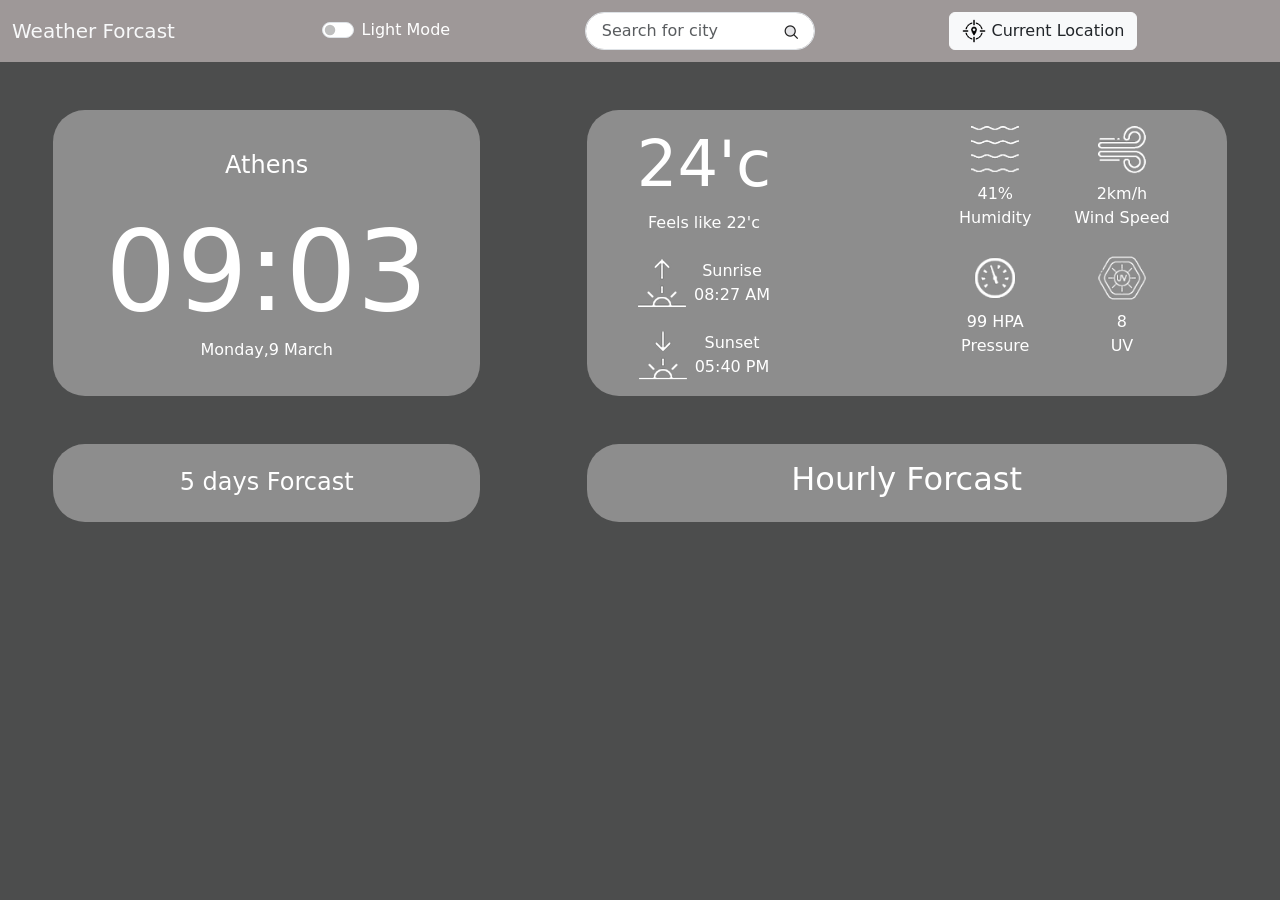
==== index.html @ 1adaa7c7 "first commit" ====
<!DOCTYPE html>
<html lang="en">
<head>
  <meta charset="UTF-8">
  <meta name="viewport" content="width=device-width, initial-scale=1.0">
  <title>Weather Forcast</title>
  <!-- bootStrap -->
  <link href="https://cdn.jsdelivr.net/npm/bootstrap@5.3.3/dist/css/bootstrap.min.css" rel="stylesheet">
  <!-- fontAwasome -->
  <link rel="stylesheet" href="https://cdnjs.cloudflare.com/ajax/libs/font-awesome/4.7.0/css/font-awesome.min.css">
  <link rel="stylesheet" href="style.css">
</head>
</head>
<body>
  
  <nav class="navbar navbar-expand-lg  ">
    <div class="container-fluid">
      <a class="navbar-brand text-light" href="#">Weather Forcast</a>

      <button class="navbar-toggler" type="button" data-bs-toggle="collapse" data-bs-target="#navbarTogglerDemo02" aria-controls="navbarTogglerDemo02" aria-expanded="false" aria-label="Toggle navigation">
        <span class="navbar-toggler-icon"></span>
      </button>

      <div class="collapse navbar-collapse " id="navbarTogglerDemo02">
        <ul class="navbar-nav me-auto mb-2 w-100 mb-lg-0 d-flex justify-content-evenly align-items-center">
          
          <li class="nav-item position-relative d-flex justify-content-center align-items-center">
            <div class="form-check form-switch">
              <input class="form-check-input checkin" data-val="one" type="checkbox" role="switch" id="flexSwitchCheckChecked">
              <label class="form-check-label mode" for="flexSwitchCheckChecked">Light Mode</label>
            </div>
          </li>

          <li class="nav-item position-relative d-flex justify-content-center align-items-center m-1">
            <!-- <i class="fa fa-fw fa-search active position-absolute start-0 ps-2 d-flex justify-content-center align-items-center"  aria-current="page" href="#"></i> -->
            <img class="position-absolute end-0 pe-3 d-flex justify-content-center align-items-center search cursor-pointer" src="image/search.png" alt="">
            <input class="form-control ps-3 rounded-pill city_name cursor-pointer"   placeholder="Search for city" aria-label="Search" >
          </li>
          
          <li class="nav-item position-relative location ">
            <button class="btn btn-light" type="submit" onclick="getLocation()"><img src="image/current location icon.png" alt="" style="height: 1.5rem;">
              <a href="#" class="text-dark">Current Location</a>
        </button>
          </li>
  
        </ul>
      </div>
    
    </div>
  </nav>

  <div class="row col-12 d-flex justify-content-center align-items-stretch mt-5"> 
  
  <div class="col-11 col-lg-4 d-flex left justify-content-center tab-1 me-auto  ms-auto flex-column pt-4">
        <h4 class="text-center city">Athens</h4>
        <h1 class="text-center mt-3 mb-0 time">09:03</h1>
        <p class="text-center day pb-3">Monday,9 March</p>
    </div>
      
    <div class="col-11 col-lg-6 d-flex justify-content-evenly tab-1 my-3 my-lg-0 me-auto ms-auto p-3">
      <div class="col-md-3 text-center">
        <h1 class="text-center temp" style="font-size: 4rem;">24'c</h1>
        <span class="feel_temp">Feels like 22'c</span>
        <div class="d-flex justify-content-center align-items-center mt-4">
          <p class="text-center"><img src="image/sunrise-white 1.png" alt=""> </p>
          <div class="ms-2">
            <p class="mb-0">Sunrise</p>
            <p class="rise">08:27 AM</p>
          </div>
        </div>
        <div class="d-flex justify-content-center align-items-center mt-4">
          <p class="text-center"><img src="image/sunset-white 1.png" alt=""> </p>
          <div class="ms-2">
            <p class="mb-0">Sunset</p>
            <p class="set">05:40 PM</p>
          </div>
        </div>
      </div>
      <div class="col-2">
       <div class="d-flex flex-column align-content-center justify-content-center weatherImg ">
          <!-- <img src="image/clear 1.svg" alt="">
          <span class="text-center">Sunny</span> -->
        </div>
      </div>

      <div class="col-5 weath">
        <div class="col-12 d-flex flex-wrap text-center justify-content-between">
          <div class="col-6">
            <img src="image/humidity 1.png" alt="">
            <p class="mt-2 humidity">41%</p>
            <p>Humidity</p>
          </div>
          <div class="col-6">
            <img src="image/wind 1.png" alt="">
            <p class="mt-2 wind">2km/h</p>
            <p>Wind Speed</p>
          </div>
        </div>
        
        <div class="col-12 d-flex flex-wrap text-center justify-content-between mt-4">
          <div class="col-6">
            <img src="image/pressure-white 1.png" alt="">
            <p class="mt-2 pressure">99 HPA</p>
            <p>Pressure</p>
          </div>
          <div class="col-6">
            <img src="image/uv-white 1.png" alt="">
            <p class="mt-2 uv">8</p>
            <p>UV</p>
          </div>
        </div>
      </div>

    </div>
  </div>

  <div class="row col-12 d-flex justify-content-center flex-column flex-md-row  align-items-stretch   mt-5 row2">

    <div class="col-11 col-lg-4 d-flex left  tab-1 me-auto ms-auto me-auto flex-column pt-4 p-2 ">
      <div>
        <h4 class="text-center city">5 days Forcast</h4>
      </div>
      <div class=" day5">
    
      </div>
  </div>

  <div class="col-11 col-lg-6 d-flex justify-content-evenly align-items-center flex-column tab-1 me-auto ms-auto p-3">
    <h2>Hourly Forcast</h2>
    <div class="col-12 d-flex align-items-start justify-content-evenly hour5">
      
    </div>
  </div>
    

    

  </div>
  </div>
  </div>
</body>
<script src="https://cdn.jsdelivr.net/npm/bootstrap@5.3.3/dist/js/bootstrap.bundle.min.js"></script>
<!-- <script src="scripts/index.js"></script> -->
 <script src="temp.js"></script>
 <script src="geolocation.js"></script>
</html>
---- style.css ----
body
{
  /* background: rgb(194,204,205); */
  /* background: rgb(76, 77, 77); */
  background-color: black;
  background: rgb(76, 77, 77);
  color: #fff;
}
.navbar
{
  background: rgb(76, 77, 77);
  background-color: rgb(158, 152, 152);
  
}
.tab-1
{
  background-color: rgb(141, 141, 141);
  border-radius: 2rem;
}
p
{
  margin: 0%;
}

.weath img
{
  width: 3rem;
  height: 3rem;
}

.time
{
  font-size: 7rem;
}

.row2 img
{
  width: 2.5rem;
  height: 2.5rem;
}

.row
{
  --bs-gutter-x: 0rem;
}

.location a{
  font-style: none;
  text-decoration: none;
  color: white;
}

.search
{
  cursor: pointer;
}
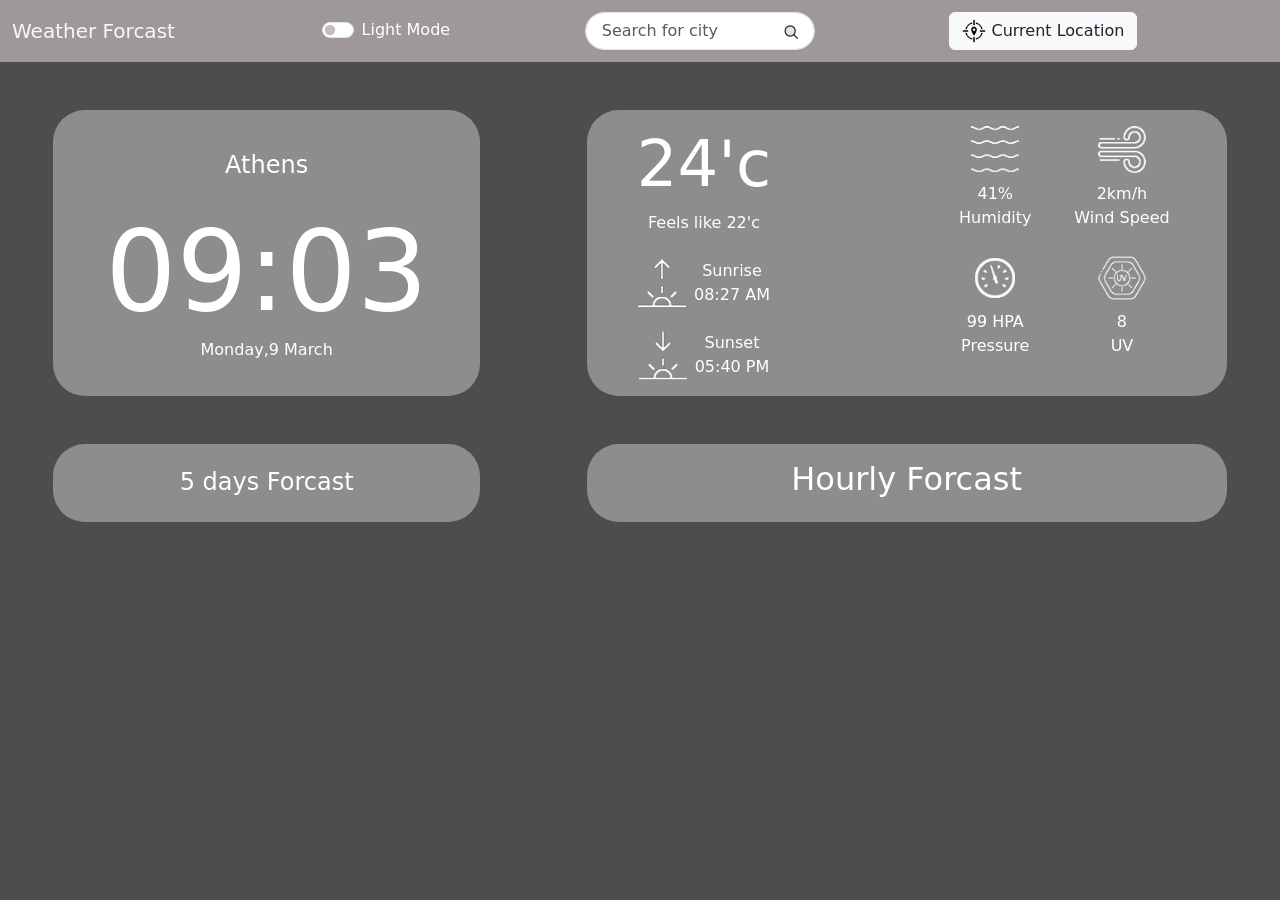
==== commit 29567ba1: "Geolocation" ====
--- a/index.html
+++ b/index.html
@@ -38,7 +38,7 @@
           </li>
           
           <li class="nav-item position-relative location ">
-            <button class="btn btn-light" type="submit" onclick="getLocation()"><img src="image/current location icon.png" alt="" style="height: 1.5rem;">
+            <button class="btn btn-light" type="submit" onclick="geo()"><img src="image/current location icon.png" alt="" style="height: 1.5rem;">
               <a href="#" class="text-dark">Current Location</a>
         </button>
           </li>
@@ -141,6 +141,7 @@
 </body>
 <script src="https://cdn.jsdelivr.net/npm/bootstrap@5.3.3/dist/js/bootstrap.bundle.min.js"></script>
 <!-- <script src="scripts/index.js"></script> -->
- <script src="temp.js"></script>
- <script src="geolocation.js"></script>
+ <script src="temppp2.js"></script>
+ <!-- <script src="temp.js"></script> -->
+ <!-- <script src="geolocation.js"></script> -->
 </html>
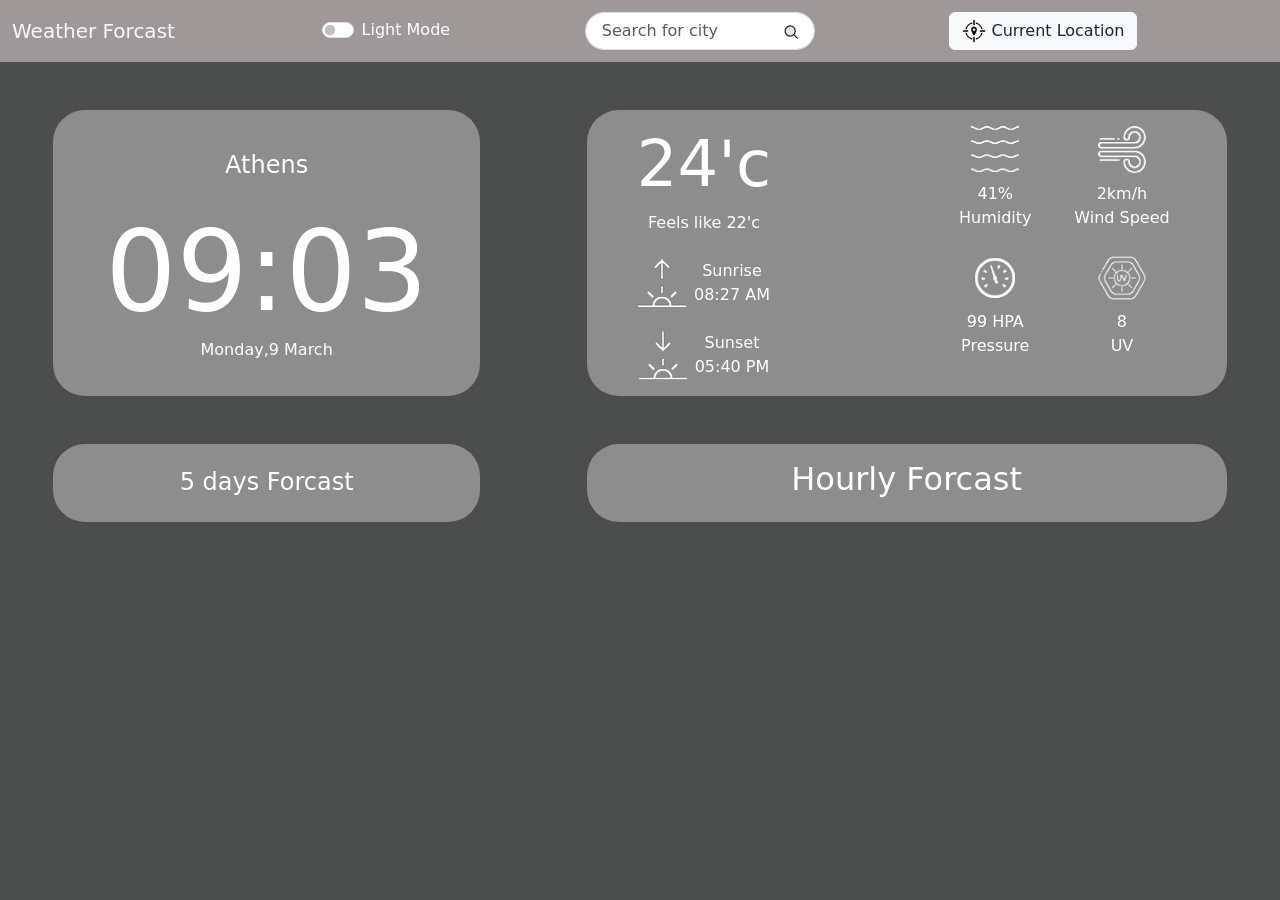
==== commit 29dffa09: "Final save" ====
--- a/index.html
+++ b/index.html
@@ -3,7 +3,7 @@
 <head>
   <meta charset="UTF-8">
   <meta name="viewport" content="width=device-width, initial-scale=1.0">
-  <title>Weather Forcast</title>
+  <title>Forcast</title>
   <!-- bootStrap -->
   <link href="https://cdn.jsdelivr.net/npm/bootstrap@5.3.3/dist/css/bootstrap.min.css" rel="stylesheet">
   <!-- fontAwasome -->
@@ -128,7 +128,6 @@
   <div class="col-11 col-lg-6 d-flex justify-content-evenly align-items-center flex-column tab-1 me-auto ms-auto p-3">
     <h2>Hourly Forcast</h2>
     <div class="col-12 d-flex align-items-start justify-content-evenly hour5">
-      
     </div>
   </div>
     
--- a/style.css
+++ b/style.css
@@ -53,4 +53,10 @@
 .search
 {
   cursor: pointer;
+}
+
+.tab2
+{
+  background-color: #e1d9a6;
+  color: black;
 }
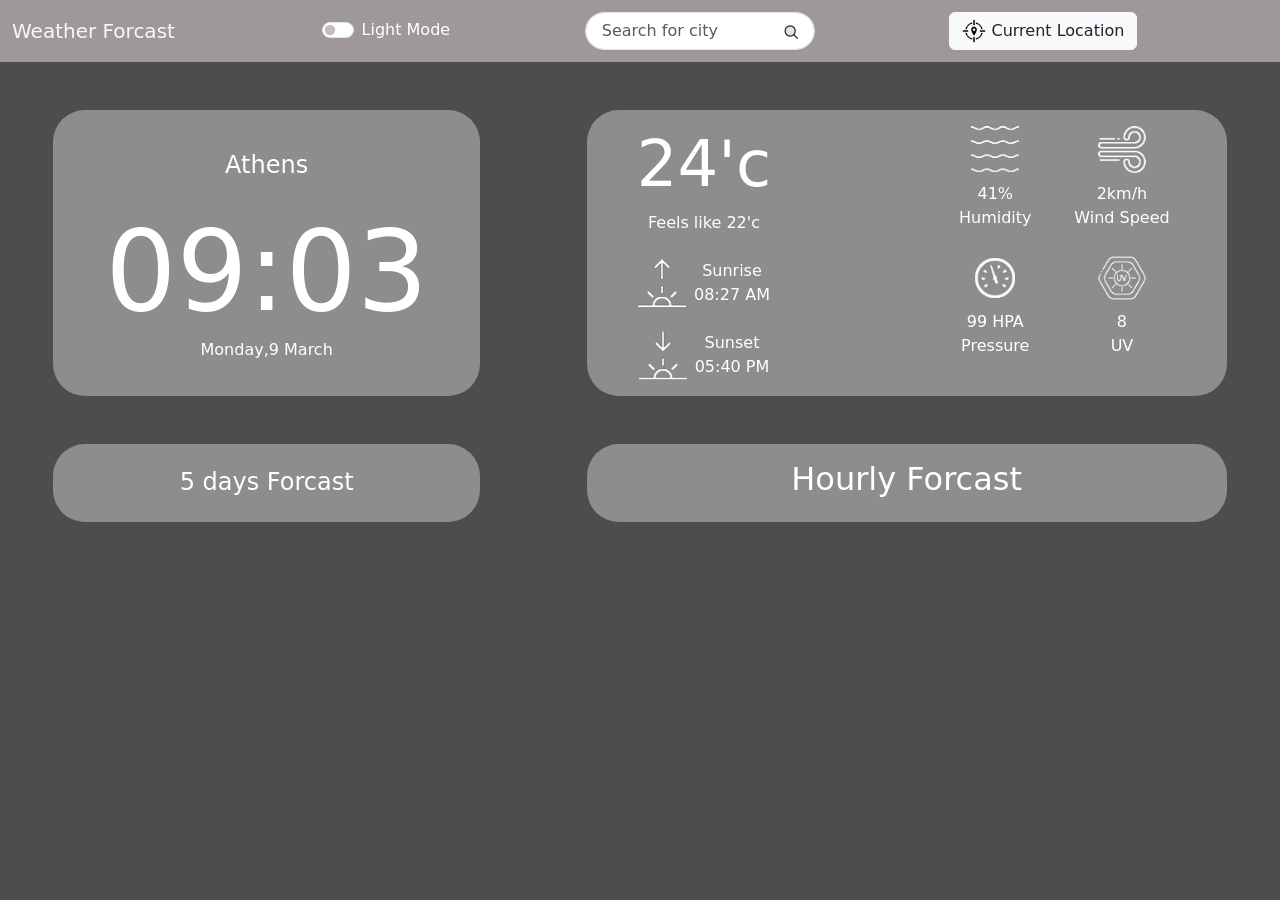
==== commit aff97d06: "Final Save" ====
--- a/index.html
+++ b/index.html
@@ -3,7 +3,7 @@
 <head>
   <meta charset="UTF-8">
   <meta name="viewport" content="width=device-width, initial-scale=1.0">
-  <title>Forcast</title>
+  <title>Weather Forcast</title>
   <!-- bootStrap -->
   <link href="https://cdn.jsdelivr.net/npm/bootstrap@5.3.3/dist/css/bootstrap.min.css" rel="stylesheet">
   <!-- fontAwasome -->
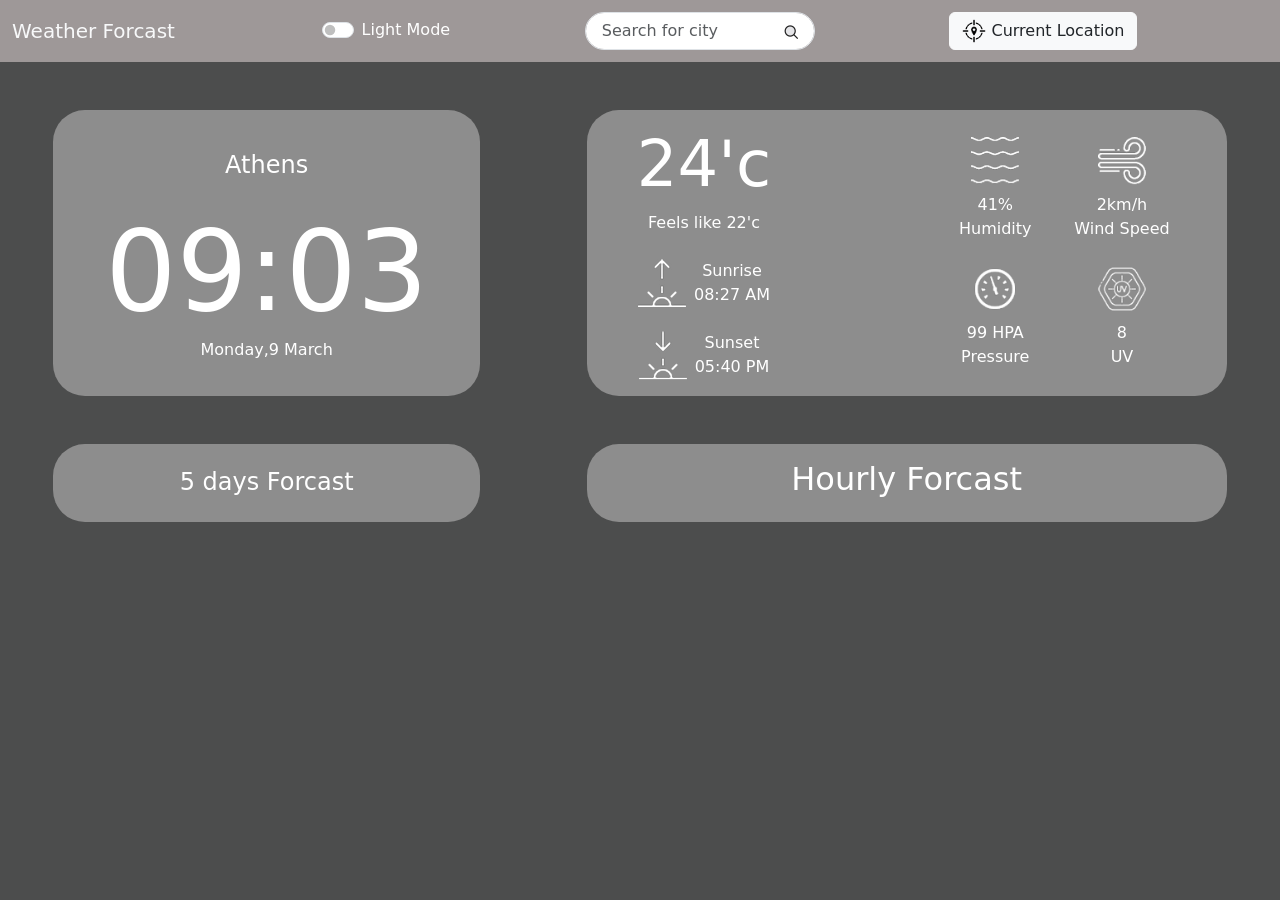
==== commit 89e76c7e: "Added media" ====
--- a/index.html
+++ b/index.html
@@ -57,7 +57,7 @@
         <p class="text-center day pb-3">Monday,9 March</p>
     </div>
       
-    <div class="col-11 col-lg-6 d-flex justify-content-evenly tab-1 my-3 my-lg-0 me-auto ms-auto p-3">
+    <div class="col-11 col-lg-6 d-flex second justify-content-evenly align-items-center tab-1 my-3 my-lg-0 me-auto ms-auto p-3">
       <div class="col-md-3 text-center">
         <h1 class="text-center temp" style="font-size: 4rem;">24'c</h1>
         <span class="feel_temp">Feels like 22'c</span>
@@ -76,7 +76,7 @@
           </div>
         </div>
       </div>
-      <div class="col-2">
+      <div class="col-2 align-self-sm-start">
        <div class="d-flex flex-column align-content-center justify-content-center weatherImg ">
           <!-- <img src="image/clear 1.svg" alt="">
           <span class="text-center">Sunny</span> -->
@@ -125,7 +125,7 @@
       </div>
   </div>
 
-  <div class="col-11 col-lg-6 d-flex justify-content-evenly align-items-center flex-column tab-1 me-auto ms-auto p-3">
+  <div class="col-11 col-lg-6 d-flex justify-content-evenly align-items-center flex-column tab-1  my-3 my-lg-0 me-auto ms-auto p-3">
     <h2>Hourly Forcast</h2>
     <div class="col-12 d-flex align-items-start justify-content-evenly hour5">
     </div>
--- a/style.css
+++ b/style.css
@@ -59,4 +59,12 @@
 {
   background-color: #e1d9a6;
   color: black;
-}+}
+
+@media (max-width:320px) {
+  .second
+  {
+    flex-direction: column;
+  }
+  
+}
